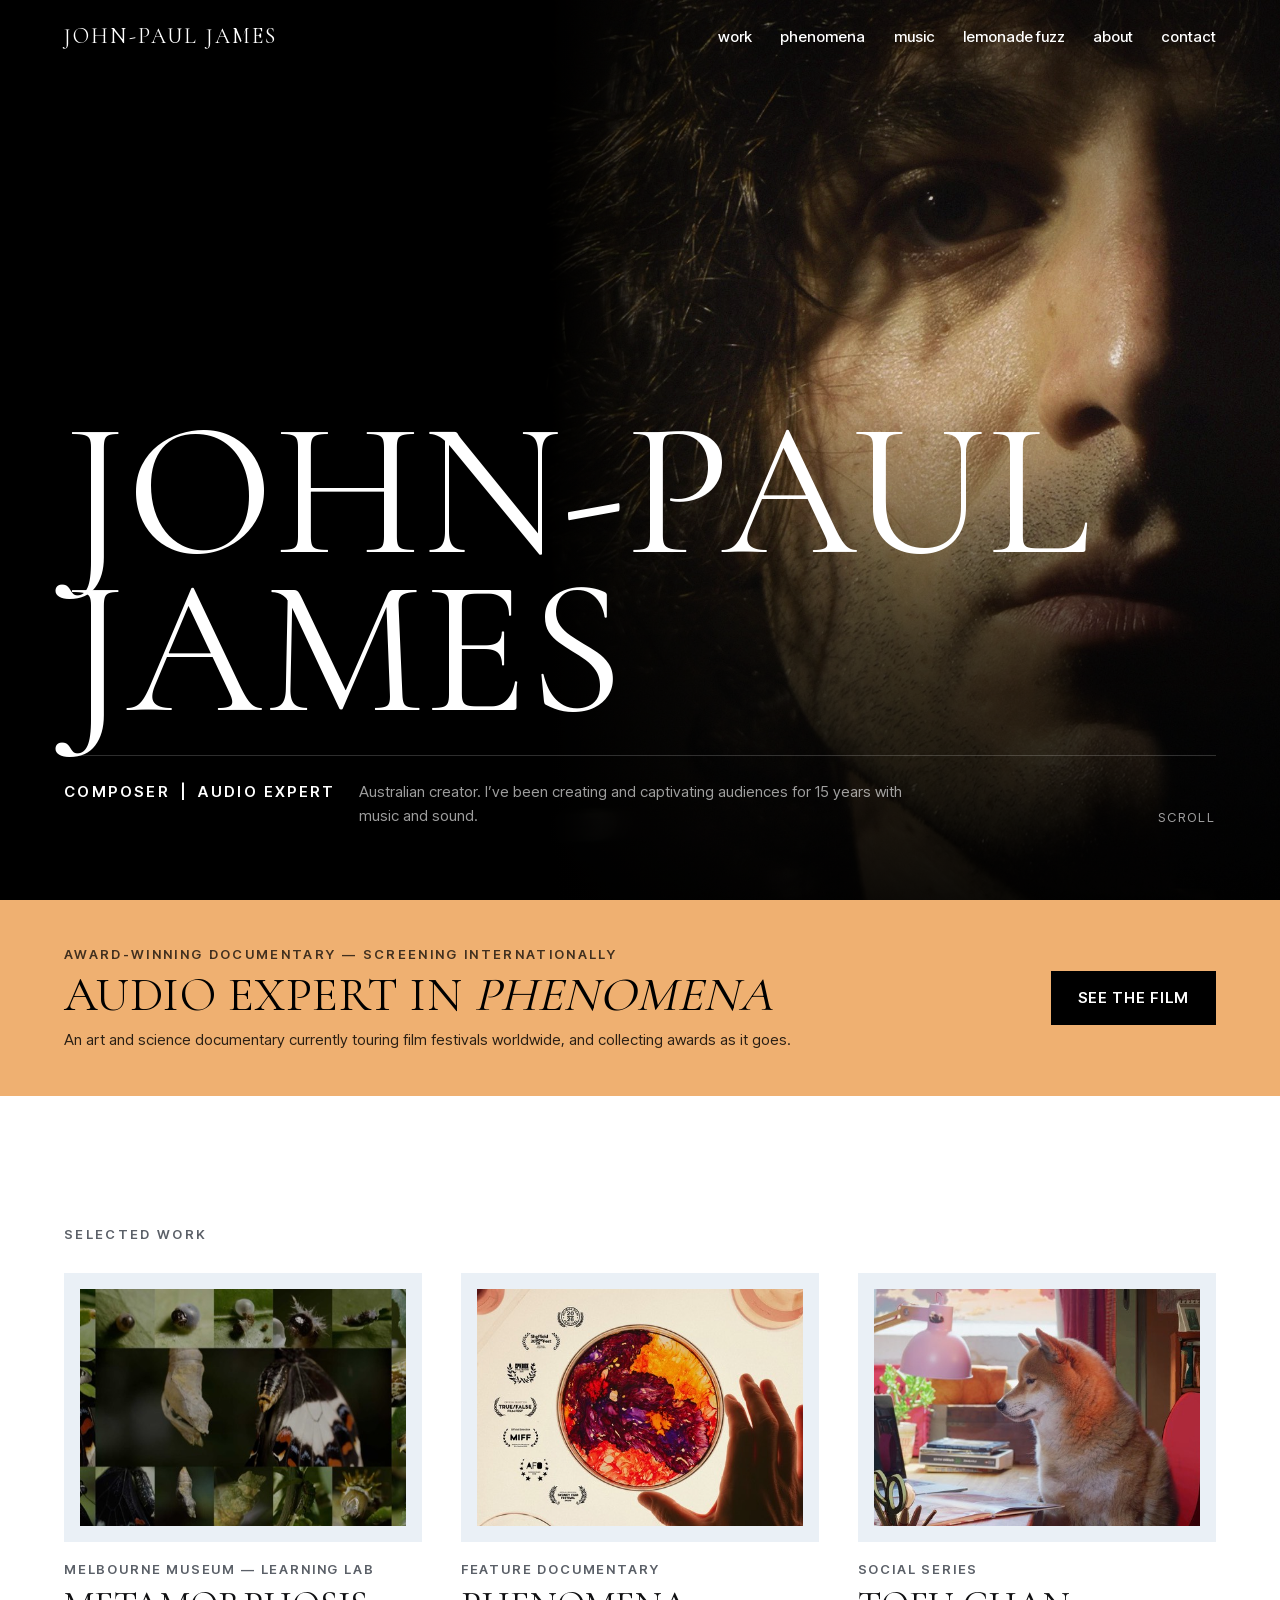
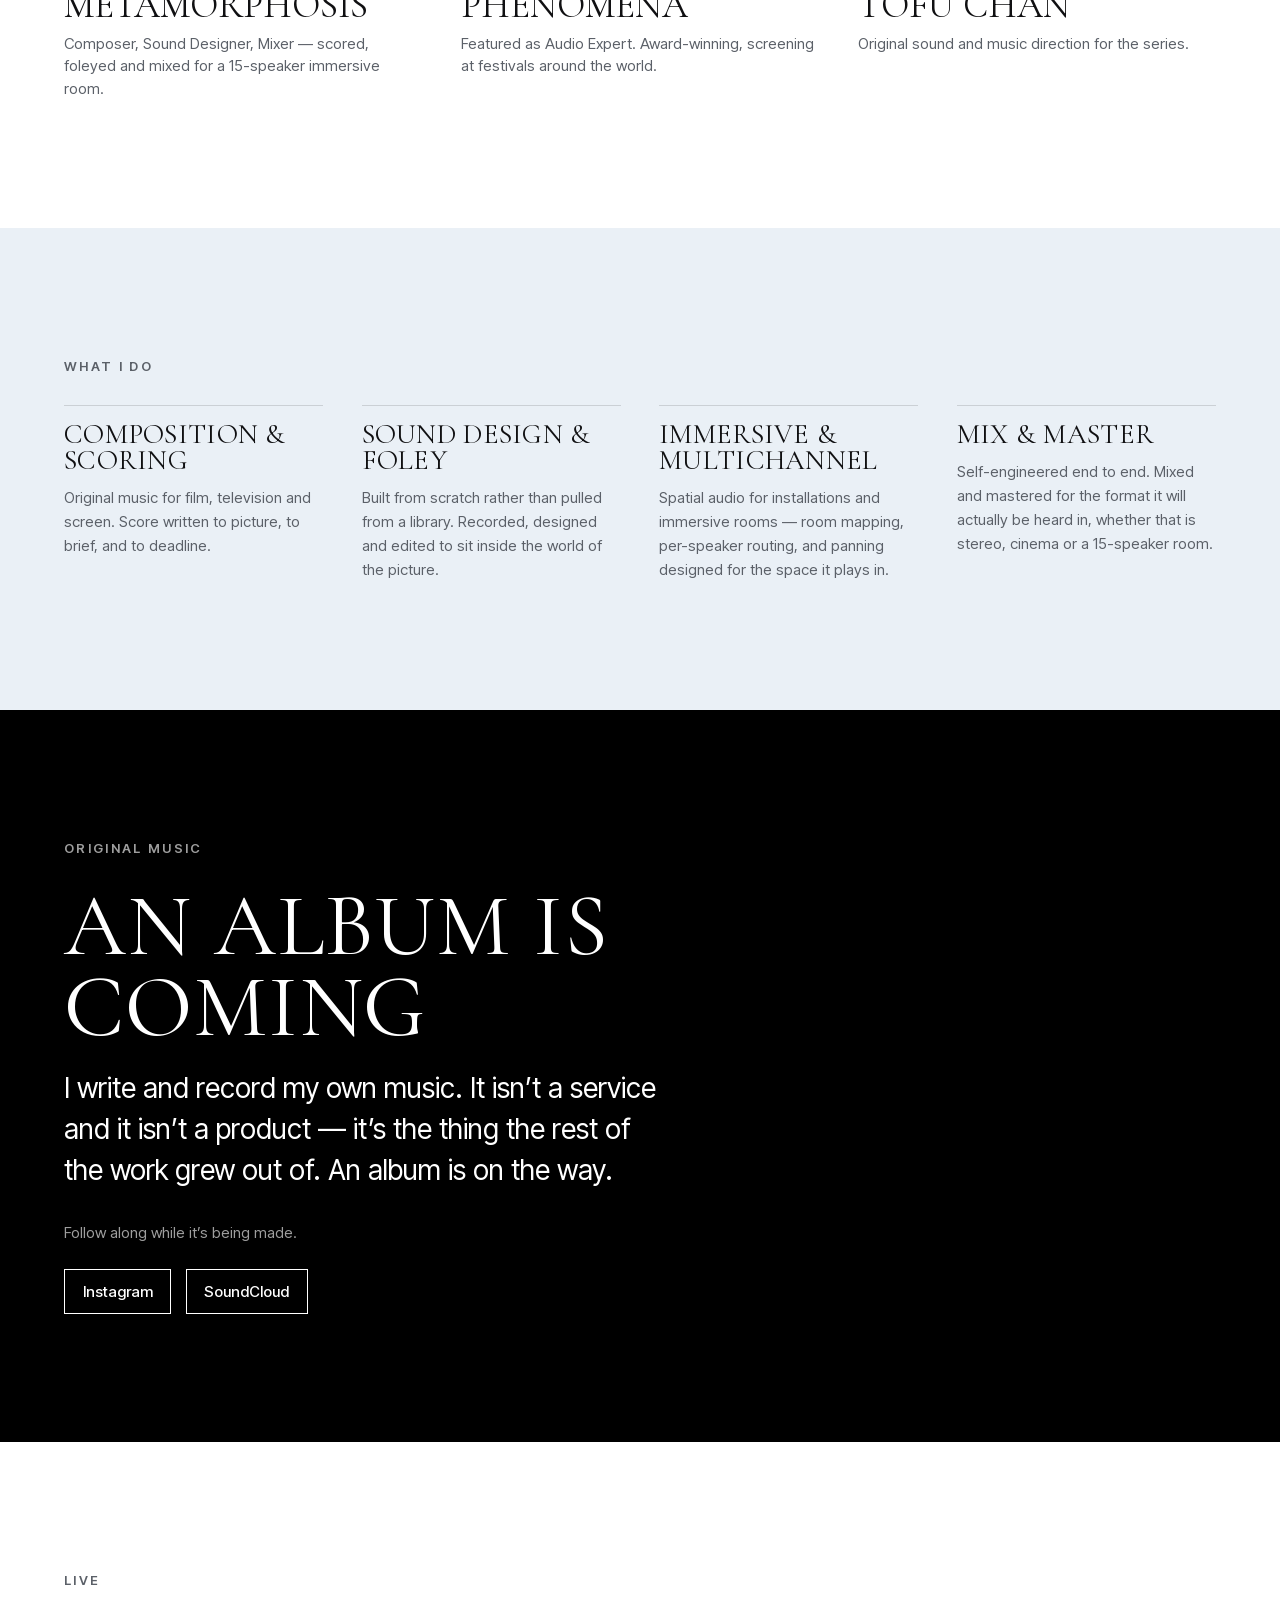
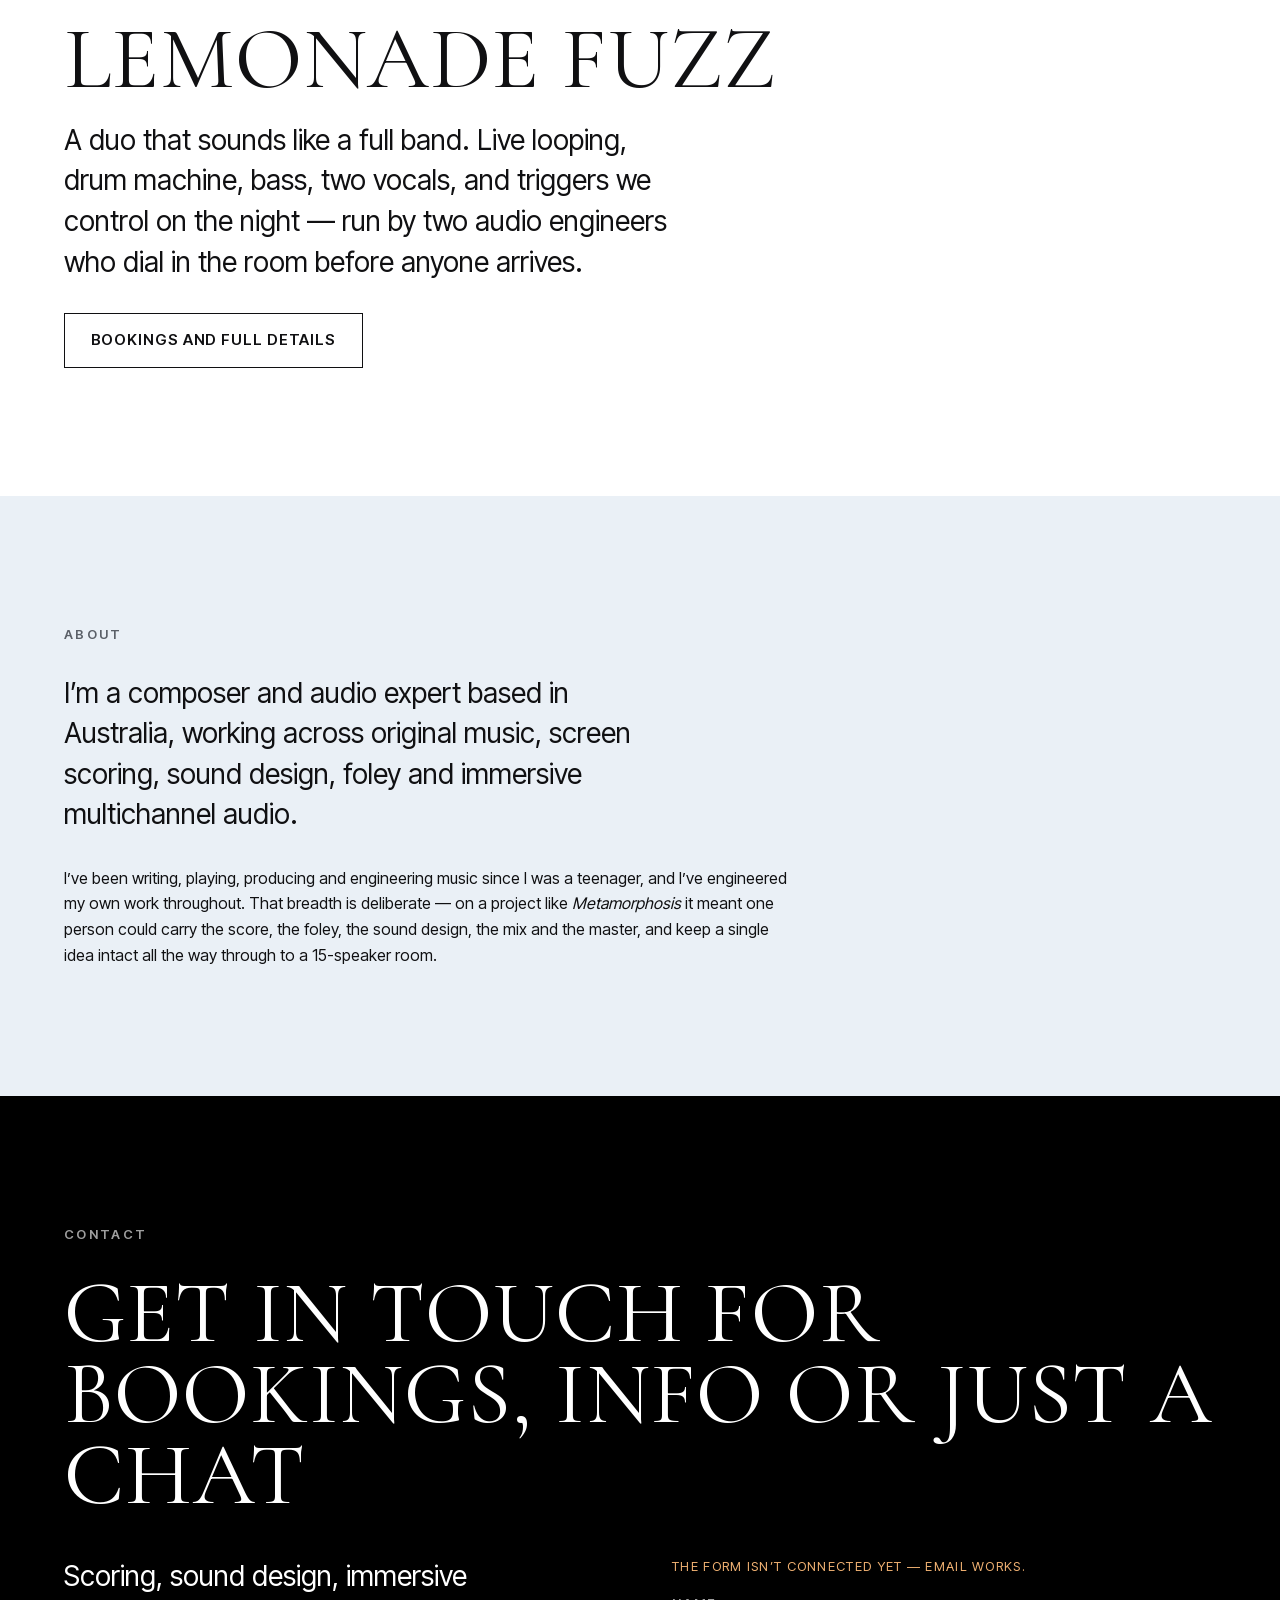
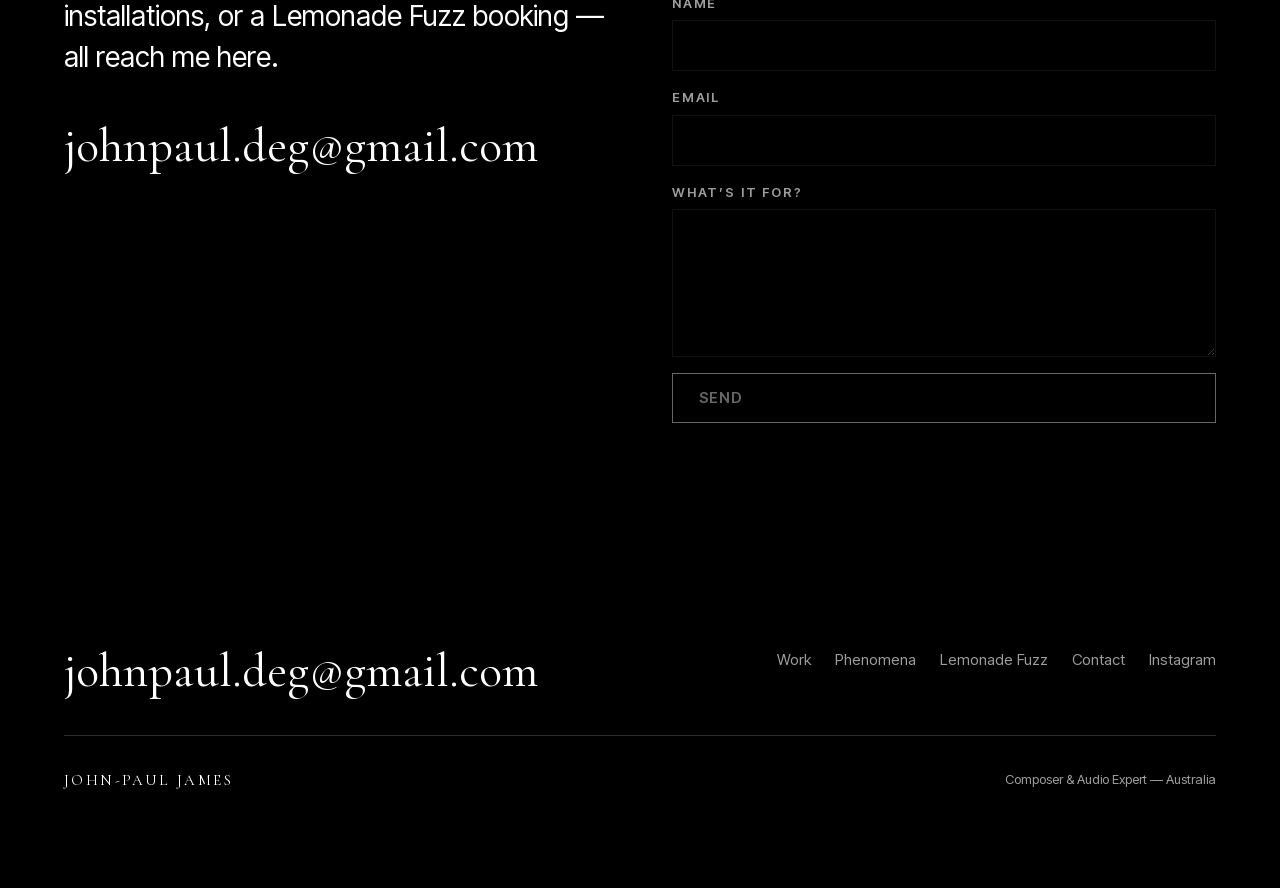
==== index.html @ e26c25b0 "Add files via upload" ====
<!DOCTYPE html>
<html lang="en-AU">
<head>
<meta charset="utf-8">
<meta name="viewport" content="width=device-width, initial-scale=1">
<title>John-Paul James — Composer | Audio Expert</title>
<meta name="description" content="John-Paul James is an Australian composer and audio expert working in film scoring, sound design, foley and immersive multichannel audio. Composer, Sound Designer and Mixer on Metamorphosis at Melbourne Museum, and Audio Expert in the award-winning documentary Phenomena.">
<link rel="canonical" href="https://jpjames.com.au/">

<meta property="og:type" content="website">
<meta property="og:site_name" content="John-Paul James">
<meta property="og:title" content="John-Paul James — Composer | Audio Expert">
<meta property="og:description" content="Composition and scoring, sound design and foley, immersive multichannel audio, mix and master.">
<meta property="og:url" content="https://jpjames.com.au/">
<meta property="og:image" content="https://jpjames.com.au/og-default.jpg">
<meta name="twitter:card" content="summary_large_image">

<link rel="icon" href="favicon.svg" type="image/svg+xml">
<link rel="preload" href="cormorant-garamond-var.woff2" as="font" type="font/woff2" crossorigin>
<link rel="preload" href="inter-tight-var.woff2" as="font" type="font/woff2" crossorigin>
<link rel="stylesheet" href="site.css">

<script type="application/ld+json">
{
  "@context": "https://schema.org",
  "@type": "Person",
  "name": "John-Paul James",
  "url": "https://jpjames.com.au/",
  "email": "mailto:johnpaul.deg@gmail.com",
  "jobTitle": "Composer and Audio Expert",
  "description": "Australian composer and audio expert working across original music, film scoring, sound design, foley and immersive multichannel audio.",
  "address": { "@type": "PostalAddress", "addressCountry": "AU" },
  "knowsAbout": [
    "Film scoring",
    "Music composition",
    "Sound design",
    "Foley",
    "Spatial audio",
    "Multichannel audio",
    "Mixing",
    "Mastering"
  ]
}
</script>
</head>
<body>

<a class="skip-link" href="#main">Skip to content</a>

<header class="site-header">
  <div class="wrap">
    <a class="wordmark" href="index.html">John-Paul James</a>
    <button class="nav-toggle" type="button" aria-expanded="false" aria-controls="site-nav">Menu</button>
    <nav class="site-nav" id="site-nav" aria-label="Primary">
      <ul>
        <li><a href="#work">work</a></li>
        <li><a href="phenomena.html">phenomena</a></li>
        <li><a href="#music">music</a></li>
        <li><a href="lemonade-fuzz.html">lemonade fuzz</a></li>
        <li><a href="#about">about</a></li>
        <li><a href="#contact">contact</a></li>
      </ul>
    </nav>
  </div>
</header>

<main id="main">

  <!-- ===================== HERO ===================== -->
  <section class="hero">
    <div class="hero__media">
      <img src="hero-portrait-1000.jpg"
           srcset="hero-portrait-640.jpg 640w,
                   hero-portrait-1000.jpg 1000w,
                   hero-portrait-1600.jpg 1600w"
           sizes="100vw"
           alt="Portrait of John-Paul James, lit from one side against a dark background."
           fetchpriority="high" decoding="async">
    </div>
    <div class="wrap">
      <h1 class="hero__name"><span>John-Paul</span><span>James</span></h1>
      <div class="hero__meta">
        <p class="hero__title">Composer &nbsp;|&nbsp; Audio Expert</p>
        <p class="hero__line">Australian creator. I&rsquo;ve been creating and captivating audiences for 15 years with music and sound.</p>
      </div>
    </div>
    <a class="hero__scroll" href="#credibility">Scroll</a>
  </section>

  <!-- ===================== CREDIBILITY BAR ===================== -->
  <section class="credibility" id="credibility">
    <div class="wrap">
      <div class="credibility__text">
        <p class="credibility__eyebrow">Award-winning documentary &mdash; screening internationally</p>
        <h2 class="credibility__headline">Audio Expert in <em>Phenomena</em></h2>
        <p class="credibility__sub">An art and science documentary currently touring film festivals worldwide, and collecting awards as it goes.</p>
      </div>
      <a class="btn btn--solid" href="phenomena.html">See the film</a>
    </div>
  </section>

  <!-- ===================== SELECTED WORK ===================== -->
  <section class="section" id="work">
    <div class="wrap">
      <p class="section-label">Selected work</p>

      <ul class="work-grid">
        <li class="work-card">
          <a href="metamorphosis.html">
            <span class="work-card__media">
              <img src="metamorphosis-1000.jpg"
                   srcset="metamorphosis-640.jpg 640w,
                           metamorphosis-1000.jpg 1000w,
                           metamorphosis-1600.jpg 1600w"
                   sizes="(max-width: 860px) 100vw, 33vw"
                   alt="Key art for Metamorphosis: a grid of macro stills following the Orchard Swallowtail from egg through caterpillar and chrysalis to butterfly."
                   loading="lazy" decoding="async">
            </span>
            <span class="work-card__body">
              <span class="work-card__meta">Melbourne Museum &mdash; Learning Lab</span>
              <span class="work-card__title">Metamorphosis</span>
              <span class="work-card__role">Composer, Sound Designer, Mixer &mdash; scored, foleyed and mixed for a 15-speaker immersive room.</span>
            </span>
          </a>
        </li>

        <li class="work-card">
          <a href="phenomena.html">
            <span class="work-card__media">
              <img src="phenomena-1000.jpg"
                   srcset="phenomena-640.jpg 640w,
                           phenomena-1000.jpg 1000w,
                           phenomena-1280.jpg 1280w"
                   sizes="(max-width: 860px) 100vw, 33vw"
                   alt="Phenomena key art: a hand reaching towards a petri dish of swirling red, purple and orange chemical reaction, ringed with film festival laurels."
                   loading="lazy" decoding="async">
            </span>
            <span class="work-card__body">
              <span class="work-card__meta">Feature documentary</span>
              <span class="work-card__title">Phenomena</span>
              <span class="work-card__role">Featured as Audio Expert. Award-winning, screening at festivals around the world.</span>
            </span>
          </a>
        </li>

        <li class="work-card">
          <a href="tofu-chan.html">
            <span class="work-card__media">
              <img src="tofu-chan-1000.jpg"
                   srcset="tofu-chan-640.jpg 640w,
                           tofu-chan-1000.jpg 1000w,
                           tofu-chan-1280.jpg 1280w"
                   sizes="(max-width: 860px) 100vw, 33vw"
                   alt="Tofu Chan, a shiba inu, sitting at a sunlit desk beside a laptop and books in a lo-fi study scene."
                   loading="lazy" decoding="async">
            </span>
            <span class="work-card__body">
              <span class="work-card__meta">Social series</span>
              <span class="work-card__title">Tofu Chan</span>
              <span class="work-card__role">Original sound and music direction for the series.</span>
            </span>
          </a>
        </li>
      </ul>
    </div>
  </section>

  <!-- ===================== WHAT I DO ===================== -->
  <section class="section section--pale" id="services">
    <div class="wrap">
      <p class="section-label">What I do</p>
      <ul class="services">
        <li>
          <h3>Composition &amp; Scoring</h3>
          <p>Original music for film, television and screen. Score written to picture, to brief, and to deadline.</p>
        </li>
        <li>
          <h3>Sound Design &amp; Foley</h3>
          <p>Built from scratch rather than pulled from a library. Recorded, designed and edited to sit inside the world of the picture.</p>
        </li>
        <li>
          <h3>Immersive &amp; Multichannel</h3>
          <p>Spatial audio for installations and immersive rooms &mdash; room mapping, per-speaker routing, and panning designed for the space it plays in.</p>
        </li>
        <li>
          <h3>Mix &amp; Master</h3>
          <p>Self-engineered end to end. Mixed and mastered for the format it will actually be heard in, whether that is stereo, cinema or a 15-speaker room.</p>
        </li>
      </ul>
    </div>
  </section>

  <!-- ===================== ORIGINAL MUSIC ===================== -->
  <section class="section section--dark" id="music">
    <div class="wrap">
      <p class="section-label">Original music</p>
      <!-- No image for this section yet, so it runs as a single measured column
           rather than a two-column split with an empty half. -->
      <div class="stack">
        <h2 class="split__title">An album is coming</h2>
        <p class="lede">I write and record my own music. It isn&rsquo;t a service and it isn&rsquo;t a product &mdash; it&rsquo;s the thing the rest of the work grew out of. An album is on the way.</p>
        <p class="note">Follow along while it&rsquo;s being made.</p>
        <ul class="link-row">
          <li><a href="https://www.instagram.com/johnpaul_james_/" rel="noopener">Instagram</a></li>
          <li><a href="https://soundcloud.com/johnpauljames" rel="noopener">SoundCloud</a></li>
        </ul>
        <!-- TODO(JP): confirm the Instagram handle (taken from the Tofu Chan wiki). Send
             Spotify / Apple Music / Bandcamp links when they exist and they slot in here. -->
      </div>
    </div>
  </section>

  <!-- ===================== LEMONADE FUZZ ===================== -->
  <section class="section" id="lemonade-fuzz">
    <div class="wrap">
      <p class="section-label">Live</p>
      <!-- TODO(JP): when a live photo exists, wrap this back into a .split with the
           image in a second column. Single column until then. -->
      <div class="stack">
        <h2 class="split__title">Lemonade Fuzz</h2>
        <p class="lede">A duo that sounds like a full band. Live looping, drum machine, bass, two vocals, and triggers we control on the night &mdash; run by two audio engineers who dial in the room before anyone arrives.</p>
        <p><a class="btn" href="lemonade-fuzz.html">Bookings and full details</a></p>
      </div>
    </div>
  </section>

  <!-- ===================== ABOUT ===================== -->
  <section class="section section--pale" id="about">
    <div class="wrap">
      <p class="section-label">About</p>
      <!-- TODO(JP): replace or extend this bio if you'd rather write it yourself.
           A second portrait would turn this back into a .split — the hero photo is
           deliberately not reused here, since seeing the same shot twice on one page
           reads as a shortage of material. -->
      <div class="stack">
        <p class="lede">I&rsquo;m a composer and audio expert based in Australia, working across original music, screen scoring, sound design, foley and immersive multichannel audio.</p>
        <p>I&rsquo;ve been writing, playing, producing and engineering music since I was a teenager, and I&rsquo;ve engineered my own work throughout. That breadth is deliberate &mdash; on a project like <em>Metamorphosis</em> it meant one person could carry the score, the foley, the sound design, the mix and the master, and keep a single idea intact all the way through to a 15-speaker room.</p>
      </div>
    </div>
  </section>

  <!-- ===================== CONTACT ===================== -->
  <section class="section section--dark" id="contact">
    <div class="wrap">
      <p class="section-label">Contact</p>
      <h2 class="split__title">Get in touch for bookings, info or just a chat</h2>

      <div class="split split--contact">
        <div>
          <p class="lede">Scoring, sound design, immersive installations, or a Lemonade Fuzz booking &mdash; all reach me here.</p>
          <p><a class="contact-email" href="mailto:johnpaul.deg@gmail.com">johnpaul.deg@gmail.com</a></p>
        </div>

        <!-- TODO(JP): replace FORMSPREE_ID once the free Formspree account is set up.
             Until then the form is disabled and the email link above is the working path. -->
        <form class="contact-form" action="https://formspree.io/f/FORMSPREE_ID" method="POST">
          <p class="form-note">The form isn&rsquo;t connected yet &mdash; email works.</p>
          <label>
            <span>Name</span>
            <input type="text" name="name" autocomplete="name" required disabled>
          </label>
          <label>
            <span>Email</span>
            <input type="email" name="email" autocomplete="email" required disabled>
          </label>
          <label>
            <span>What&rsquo;s it for?</span>
            <textarea name="message" rows="5" required disabled></textarea>
          </label>
          <button class="btn" type="submit" disabled>Send</button>
        </form>
      </div>
    </div>
  </section>

</main>

<footer class="site-footer">
  <div class="wrap">
    <div class="site-footer__top">
      <a class="site-footer__email" href="mailto:johnpaul.deg@gmail.com">johnpaul.deg@gmail.com</a>
      <ul class="footer-links">
        <li><a href="#work">Work</a></li>
        <li><a href="phenomena.html">Phenomena</a></li>
        <li><a href="lemonade-fuzz.html">Lemonade Fuzz</a></li>
        <li><a href="#contact">Contact</a></li>
        <li><a href="https://www.instagram.com/johnpaul_james_/" rel="noopener">Instagram</a></li>
      </ul>
    </div>
    <div class="site-footer__bottom">
      <span class="site-footer__name">John-Paul James</span>
      <span>Composer &amp; Audio Expert &mdash; Australia</span>
    </div>
  </div>
</footer>

<script src="site.js"></script>
</body>
</html>
---- site.css ----
@import url('fonts.css');

/* ============================================================
   DESIGN TOKENS
   Palette and type lifted from the Squarespace design.
   Retune the whole site from this block.
   ============================================================ */

:root {
  /* Colour */
  --black:      #000000;
  --white:      #FFFFFF;
  --apricot:    #EFB071;   /* the one distinctive brand colour */
  --pale:       #EAF0F6;   /* light section band */

  --ink:        #101012;   /* body text on light */
  --ink-muted:  #5B6068;
  --paper:      #FFFFFF;
  --rule:       rgba(16, 16, 18, 0.14);
  --rule-dark:  rgba(255, 255, 255, 0.18);
  --on-dark:    #FFFFFF;
  --on-dark-muted: rgba(255, 255, 255, 0.62);

  /* Type */
  --display: 'Cormorant Garamond', 'Times New Roman', Times, serif;
  --ui: 'Inter Tight', -apple-system, BlinkMacSystemFont, 'Segoe UI', Helvetica, Arial, sans-serif;

  /* Fluid type scale */
  --t-hero:  clamp(3.5rem, 15vw, 12rem);
  --t-xl:    clamp(2.5rem, 7vw, 5.5rem);
  --t-lg:    clamp(1.9rem, 4vw, 3rem);
  --t-md:    clamp(1.3rem, 2.2vw, 1.75rem);
  --t-body:  clamp(1rem, 1.05vw, 1.125rem);
  --t-sm:    0.9375rem;
  --t-xs:    0.8125rem;

  /* Spacing */
  --gutter:  clamp(1.25rem, 5vw, 5rem);
  --section: clamp(4.5rem, 10vw, 9rem);
  --maxw:    82rem;
  --measure: 38rem;

  --header-h: 4.5rem;
  --ease: cubic-bezier(0.22, 1, 0.36, 1);
}

/* ============================================================
   BASE
   ============================================================ */

*, *::before, *::after { box-sizing: border-box; }

html {
  -webkit-text-size-adjust: 100%;
  scroll-behavior: smooth;
  scroll-padding-top: var(--header-h);
}

body {
  margin: 0;
  background: var(--paper);
  color: var(--ink);
  font-family: var(--ui);
  font-size: var(--t-body);
  font-weight: 400;
  line-height: 1.6;
  -webkit-font-smoothing: antialiased;
  -moz-osx-font-smoothing: grayscale;
}

img, video, svg { max-width: 100%; height: auto; display: block; }
a { color: inherit; }

h1, h2, h3, h4 {
  margin: 0;
  font-family: var(--display);
  font-weight: 400;
  line-height: 0.92;
  letter-spacing: 0.01em;
  text-transform: uppercase;
}

p { margin: 0 0 1.1em; }
p:last-child { margin-bottom: 0; }

:focus-visible {
  outline: 2px solid var(--apricot);
  outline-offset: 3px;
}

.skip-link {
  position: absolute;
  left: -9999px;
  top: 0;
  z-index: 999;
  background: var(--black);
  color: var(--white);
  padding: 0.75rem 1.25rem;
  font-size: var(--t-sm);
}
.skip-link:focus { left: 0; }

.visually-hidden {
  position: absolute;
  width: 1px; height: 1px;
  padding: 0; margin: -1px;
  overflow: hidden;
  clip: rect(0 0 0 0);
  white-space: nowrap;
  border: 0;
}

/* ============================================================
   LAYOUT
   ============================================================ */

.wrap {
  width: 100%;
  max-width: var(--maxw);
  margin-inline: auto;
  padding-inline: var(--gutter);
}

.section { padding-block: var(--section); }
.section--dark  { background: var(--black); color: var(--on-dark); }
.section--pale  { background: var(--pale); }

.section-label {
  font-family: var(--ui);
  font-size: var(--t-xs);
  font-weight: 600;
  letter-spacing: 0.18em;
  text-transform: uppercase;
  color: var(--ink-muted);
  margin: 0 0 1.75rem;
}
.section--dark .section-label { color: var(--on-dark-muted); }

.lede {
  font-size: var(--t-md);
  line-height: 1.45;
  max-width: var(--measure);
  font-weight: 400;
}

/* ============================================================
   HEADER
   ============================================================ */

.site-header {
  position: fixed;
  inset: 0 0 auto 0;
  z-index: 100;
  height: var(--header-h);
  display: flex;
  align-items: center;
  color: var(--on-dark);
  transition: background 0.35s var(--ease), color 0.35s var(--ease);
}

/* Solid once scrolled past the hero, or on any page without a dark hero. */
.site-header.is-stuck {
  background: rgba(0, 0, 0, 0.92);
  -webkit-backdrop-filter: saturate(140%) blur(12px);
  backdrop-filter: saturate(140%) blur(12px);
}

.site-header .wrap {
  display: flex;
  align-items: center;
  justify-content: space-between;
  gap: 1.5rem;
}

.wordmark {
  font-family: var(--display);
  font-size: 1.35rem;
  letter-spacing: 0.1em;
  text-transform: uppercase;
  text-decoration: none;
  white-space: nowrap;
}

.site-nav ul {
  display: flex;
  gap: clamp(1rem, 2.2vw, 2.25rem);
  list-style: none;
  margin: 0;
  padding: 0;
}

.site-nav a {
  font-size: var(--t-sm);
  font-weight: 500;
  text-decoration: none;
  padding-block: 0.35rem;
  border-bottom: 1px solid transparent;
  transition: border-color 0.25s var(--ease), opacity 0.25s var(--ease);
}
.site-nav a:hover { border-bottom-color: currentColor; }
.site-nav a[aria-current="page"] { border-bottom-color: var(--apricot); }

.nav-toggle {
  display: none;
  background: none;
  border: 0;
  color: inherit;
  font: inherit;
  font-size: var(--t-sm);
  font-weight: 500;
  padding: 0.5rem 0;
  cursor: pointer;
}

@media (max-width: 860px) {
  .nav-toggle { display: block; }

  .site-nav {
    position: fixed;
    inset: var(--header-h) 0 auto 0;
    background: rgba(0, 0, 0, 0.97);
    -webkit-backdrop-filter: blur(12px);
    backdrop-filter: blur(12px);
    color: var(--on-dark);
    display: none;
  }
  .site-nav[data-open="true"] { display: block; }

  .site-nav ul {
    flex-direction: column;
    gap: 0;
    padding: 0.5rem var(--gutter) 1.75rem;
  }
  .site-nav li + li { border-top: 1px solid var(--rule-dark); }
  .site-nav a {
    display: block;
    padding: 0.95rem 0;
    font-size: 1.05rem;
    border-bottom: 0;
  }
}

/* ============================================================
   HERO — full viewport, black, name stacked
   ============================================================ */

.hero {
  position: relative;
  min-height: 100svh;
  display: flex;
  align-items: flex-end;
  background: var(--black);
  color: var(--on-dark);
  overflow: hidden;
}

.hero__media {
  position: absolute;
  inset: 0;
}

/* The portrait is square. Full-bleed on a wide screen shows the entire frame,
   which shrinks the face and hands the composition to the dark background, so
   on desktop it takes the right side only and feathers into the black, letting
   the name own the left. */
@media (min-width: 861px) {
  .hero__media {
    left: auto;
    width: min(62%, 46rem);
  }
  .hero__media img,
  .hero__media video {
    -webkit-mask-image: linear-gradient(90deg, transparent 0%, #000 26%, #000 100%);
    mask-image: linear-gradient(90deg, transparent 0%, #000 26%, #000 100%);
  }
}

/* On mobile a full-bleed square gets scaled to the viewport height, which zooms
   the face enormously. Matching the Squarespace treatment instead: a contained,
   inset 4:5 block with the name stacked beneath it. */
@media (max-width: 860px) {
  .hero {
    display: block;
    min-height: 0;
    padding-top: calc(var(--header-h) + 1.25rem);
    padding-bottom: clamp(2rem, 6vh, 3.5rem);
  }

  .hero__media {
    position: relative;
    inset: auto;
    padding-inline: var(--gutter);
  }
  .hero__media img,
  .hero__media video {
    aspect-ratio: 4 / 5;
    height: auto;
    object-position: 62% 22%;
    opacity: 1;
  }
  /* The name sits below the image now, so it needs no scrim. */
  .hero__media::after { content: none; }

  /* section.hero beats the base `.hero .wrap` rule, which sits later in the file
     and otherwise reapplies its header-clearing padding of 104px here. */
  section.hero .wrap {
    padding-top: clamp(1.5rem, 4vw, 2rem);
    padding-bottom: 0;
  }
}
/* The portrait is a tight, already-dark chiaroscuro crop, so it carries a high
   opacity. object-position keeps the face in frame and the dark left side clear
   for the name; the Y value stops a 16:9 crop slicing through the eyes. */
.hero__media img,
.hero__media video {
  width: 100%;
  height: 100%;
  object-fit: cover;
  object-position: 62% 26%;
  opacity: 0.95;
}

/* Only a vertical wash now — the horizontal falloff is handled by the mask
   above, so the face keeps its contrast instead of being flattened twice. */
.hero__media::after {
  content: '';
  position: absolute;
  inset: 0;
  background: linear-gradient(180deg,
    rgba(0,0,0,0.45) 0%,
    rgba(0,0,0,0.00) 32%,
    rgba(0,0,0,0.00) 44%,
    rgba(0,0,0,0.62) 72%,
    rgba(0,0,0,0.92) 100%);
}

.hero .wrap {
  position: relative;
  z-index: 1;
  padding-bottom: clamp(3rem, 8vh, 6rem);
  padding-top: calc(var(--header-h) + 2rem);
}

.hero__name {
  font-size: var(--t-hero);
  line-height: 0.82;
  letter-spacing: 0.005em;
  margin: 0;
}
.hero__name span { display: block; }

.hero__meta {
  display: flex;
  flex-wrap: wrap;
  align-items: baseline;
  gap: 0.75rem 1.5rem;
  margin-top: clamp(1.5rem, 3vh, 2.5rem);
  padding-top: 1.5rem;
  border-top: 1px solid var(--rule-dark);
}

.hero__title {
  font-family: var(--ui);
  font-size: var(--t-sm);
  font-weight: 600;
  letter-spacing: 0.16em;
  text-transform: uppercase;
}

.hero__line {
  font-family: var(--ui);
  color: var(--on-dark-muted);
  max-width: 34rem;
  margin: 0;
  font-size: var(--t-sm);
}

.hero__scroll {
  position: absolute;
  right: var(--gutter);
  bottom: clamp(3rem, 8vh, 6rem);
  z-index: 1;
  font-size: var(--t-xs);
  letter-spacing: 0.16em;
  text-transform: uppercase;
  color: var(--on-dark-muted);
  text-decoration: none;
}
@media (max-width: 860px) { .hero__scroll { display: none; } }

/* ============================================================
   CREDIBILITY BAR — apricot, sits directly under the hero
   ============================================================ */

.credibility {
  background: var(--apricot);
  color: var(--black);
}

.credibility .wrap {
  display: flex;
  flex-wrap: wrap;
  align-items: center;
  justify-content: space-between;
  gap: 1.25rem 2rem;
  padding-block: clamp(1.75rem, 4vw, 2.75rem);
}

.credibility__text { max-width: 54rem; }

.credibility__eyebrow {
  font-size: var(--t-xs);
  font-weight: 600;
  letter-spacing: 0.18em;
  text-transform: uppercase;
  margin: 0 0 0.5rem;
  opacity: 0.72;
}

.credibility__headline {
  font-family: var(--display);
  font-size: var(--t-lg);
  text-transform: uppercase;
  line-height: 0.95;
  margin: 0;
}

.credibility__sub {
  font-size: var(--t-sm);
  margin: 0.6rem 0 0;
  opacity: 0.82;
}

/* ============================================================
   BUTTONS
   ============================================================ */

.btn {
  display: inline-flex;
  align-items: center;
  gap: 0.6rem;
  font-family: var(--ui);
  font-size: var(--t-sm);
  font-weight: 600;
  letter-spacing: 0.06em;
  text-transform: uppercase;
  text-decoration: none;
  padding: 0.9rem 1.6rem;
  border: 1px solid currentColor;
  background: transparent;
  color: inherit;
  cursor: pointer;
  transition: background 0.25s var(--ease), color 0.25s var(--ease);
}
.btn:hover { background: var(--black); color: var(--white); border-color: var(--black); }
.btn--solid { background: var(--black); color: var(--white); border-color: var(--black); }
.btn--solid:hover { background: transparent; color: var(--black); }

.section--dark .btn:hover { background: var(--white); color: var(--black); border-color: var(--white); }

/* ============================================================
   FOOTER
   ============================================================ */

.site-footer {
  background: var(--black);
  color: var(--on-dark);
  padding-block: clamp(3.5rem, 8vw, 6rem);
}

.site-footer__top {
  display: flex;
  flex-wrap: wrap;
  gap: 2rem 3rem;
  justify-content: space-between;
  align-items: flex-start;
  padding-bottom: 2.5rem;
  border-bottom: 1px solid var(--rule-dark);
}

.site-footer__email {
  font-family: var(--display);
  font-size: var(--t-lg);
  text-transform: none;
  text-decoration: none;
  line-height: 1;
  word-break: break-word;
}
.site-footer__email:hover { color: var(--apricot); }

.footer-links {
  display: flex;
  flex-wrap: wrap;
  gap: 0.4rem 1.5rem;
  list-style: none;
  margin: 0;
  padding: 0;
}
.footer-links a {
  font-size: var(--t-sm);
  text-decoration: none;
  color: var(--on-dark-muted);
  transition: color 0.25s var(--ease);
}
.footer-links a:hover { color: var(--on-dark); }

.site-footer__bottom {
  display: flex;
  flex-wrap: wrap;
  gap: 0.5rem 2rem;
  justify-content: space-between;
  align-items: center;
  padding-top: 2rem;
  font-size: var(--t-xs);
  color: var(--on-dark-muted);
}

.site-footer__name {
  font-family: var(--display);
  font-size: var(--t-sm);
  letter-spacing: 0.16em;
  text-transform: uppercase;
  color: var(--on-dark);
}

/* ============================================================
   PLACEHOLDERS — visible on purpose, so nothing ships half-filled
   ============================================================ */

.placeholder {
  display: block;
  border: 1px dashed var(--apricot);
  background: repeating-linear-gradient(
    45deg,
    rgba(239, 176, 113, 0.07) 0 10px,
    transparent 10px 20px
  );
  color: var(--ink-muted);
  font-family: var(--ui);
  font-size: var(--t-xs);
  letter-spacing: 0.1em;
  text-transform: uppercase;
  text-align: center;
  padding: 2rem 1rem;
}
.section--dark .placeholder,
.hero .placeholder { color: var(--on-dark-muted); }

.placeholder--media {
  display: grid;
  place-content: center;
  aspect-ratio: 16 / 9;
  width: 100%;
}

/* In the hero the placeholder fills the viewport, so pin its label to the top
   corner instead of the centre where it would sit across the name. */
.hero .placeholder--media {
  height: 100%;
  aspect-ratio: auto;
  place-content: start;
  text-align: left;
  padding: calc(var(--header-h) + 1.5rem) var(--gutter) 0;
  border: 0;
}

/* ============================================================
   SPLIT — text beside media, stacks on small screens
   ============================================================ */

.split {
  display: grid;
  grid-template-columns: 1fr 1fr;
  gap: clamp(2rem, 5vw, 4.5rem);
  align-items: start;
}
@media (max-width: 860px) { .split { grid-template-columns: 1fr; } }

.split__title {
  font-size: var(--t-xl);
  margin: 0 0 1.25rem;
}

/* Single-column alternative to .split, for sections with no image yet. Capped at
   a readable measure so the copy doesn't run the full width of the page. */
.stack {
  max-width: 46rem;
}

.note {
  font-size: var(--t-sm);
  color: var(--ink-muted);
}
.section--dark .note { color: var(--on-dark-muted); }

.link-row {
  display: flex;
  flex-wrap: wrap;
  gap: 0.6rem 0.9rem;
  list-style: none;
  margin: 1.5rem 0 0;
  padding: 0;
}
.link-row a {
  display: inline-block;
  font-size: var(--t-sm);
  font-weight: 500;
  text-decoration: none;
  padding: 0.6rem 1.1rem;
  border: 1px solid currentColor;
  transition: background 0.25s var(--ease), color 0.25s var(--ease);
}
.link-row a:hover { background: var(--apricot); color: var(--black); border-color: var(--apricot); }

/* ============================================================
   WORK GRID
   ============================================================ */

.work-grid {
  display: grid;
  grid-template-columns: repeat(auto-fit, minmax(17rem, 1fr));
  gap: clamp(1.5rem, 3vw, 2.5rem);
  list-style: none;
  margin: 0;
  padding: 0;
}

/* minmax(0, 1fr) instead of the default auto track: a grid item carrying an
   aspect-ratio can transfer a content-based minimum height back into a minimum
   width, which blows the column wider than the card and knocks the cards out of
   alignment with each other. */
.work-card a {
  display: grid;
  grid-template-columns: minmax(0, 1fr);
  grid-template-rows: auto auto;
  align-content: start;
  gap: 1.1rem;
  text-decoration: none;
  height: 100%;
}

/* The container owns the ratio, not the child. Otherwise a placeholder sizes
   itself from its own text and cards end up different heights, which shifts
   every row beneath them out of line. */
.work-card__media {
  display: block;
  position: relative;
  overflow: hidden;
  background: var(--pale);
  aspect-ratio: 4 / 3;
  min-width: 0;
  min-height: 0;
}
/* Absolute children are out of flow, so no amount of text inside a placeholder
   can stretch the box past its ratio. In normal flow it grows and the rows
   below fall out of line with the neighbouring cards. */
.work-card__media > * {
  position: absolute;
  inset: 0;
  width: 100%;
  height: 100%;
  aspect-ratio: auto;
  padding: 1rem;
}
.work-card__media img {
  object-fit: cover;
  transition: transform 0.6s var(--ease);
}
.work-card a:hover .work-card__media img { transform: scale(1.04); }

.work-card__body { display: block; }

.work-card__meta {
  display: block;
  font-size: var(--t-xs);
  font-weight: 600;
  letter-spacing: 0.14em;
  text-transform: uppercase;
  color: var(--ink-muted);
  margin-bottom: 0.5rem;
}

/* Sized below --t-lg on purpose: at the section heading size, "Metamorphosis"
   needs 398px inside a 358px card and spills into the neighbouring card.
   min-height reserves a full line so a title that does wrap can't drag its
   card's role text out of line with the others. */
.work-card__title {
  --work-title: clamp(1.6rem, 2.9vw, 2.4rem);
  display: block;
  font-family: var(--display);
  font-size: var(--work-title);
  text-transform: uppercase;
  line-height: 0.95;
  min-height: calc(var(--work-title) * 0.95);
  margin-bottom: 0.6rem;
  overflow-wrap: break-word;
  hyphens: auto;
}
.work-card a:hover .work-card__title { color: var(--apricot); }

.work-card__role {
  display: block;
  font-size: var(--t-sm);
  color: var(--ink-muted);
  line-height: 1.5;
}

/* ============================================================
   SERVICES
   ============================================================ */

.services {
  display: grid;
  grid-template-columns: repeat(auto-fit, minmax(15rem, 1fr));
  gap: clamp(1.75rem, 3vw, 3rem);
  list-style: none;
  margin: 0;
  padding: 0;
}
.services h3 {
  font-size: var(--t-md);
  margin-bottom: 0.75rem;
  padding-top: 1rem;
  border-top: 1px solid var(--rule);
}
.services p {
  font-size: var(--t-sm);
  color: var(--ink-muted);
}

/* ============================================================
   CONTACT
   ============================================================ */

.split--contact { margin-top: 2.5rem; }

.contact-email {
  font-family: var(--display);
  font-size: var(--t-lg);
  text-decoration: none;
  word-break: break-word;
}
.contact-email:hover { color: var(--apricot); }

.contact-form { display: grid; gap: 1rem; }

.contact-form label { display: grid; gap: 0.4rem; }
.contact-form label span {
  font-size: var(--t-xs);
  font-weight: 600;
  letter-spacing: 0.14em;
  text-transform: uppercase;
  color: var(--on-dark-muted);
}

.contact-form input,
.contact-form textarea {
  font: inherit;
  font-size: var(--t-sm);
  color: inherit;
  background: transparent;
  border: 1px solid var(--rule-dark);
  padding: 0.8rem 0.9rem;
  width: 100%;
  border-radius: 0;
}
.contact-form input:focus,
.contact-form textarea:focus { border-color: var(--apricot); outline: none; }
.contact-form input:disabled,
.contact-form textarea:disabled { opacity: 0.4; cursor: not-allowed; }
.contact-form textarea { resize: vertical; }

.contact-form .btn:disabled { opacity: 0.4; cursor: not-allowed; }

.form-note {
  font-size: var(--t-xs);
  letter-spacing: 0.1em;
  text-transform: uppercase;
  color: var(--apricot);
  margin: 0;
}

/* ============================================================
   PROJECT PAGES
   ============================================================ */

.project-hero {
  background: var(--black);
  color: var(--on-dark);
  padding-top: calc(var(--header-h) + clamp(3rem, 8vw, 6rem));
  padding-bottom: clamp(3rem, 8vw, 6rem);
}

.project-hero__eyebrow {
  font-size: var(--t-xs);
  font-weight: 600;
  letter-spacing: 0.18em;
  text-transform: uppercase;
  color: var(--apricot);
  margin: 0 0 1rem;
}

/* Smaller than --t-hero: the home page splits a short name over two lines, but
   project titles are single long words ("Metamorphosis") that overflow at 15vw. */
.project-hero__title {
  font-size: clamp(2.5rem, 9vw, 7rem);
  line-height: 0.9;
  margin: 0;
  overflow-wrap: break-word;
  hyphens: auto;
}

.project-hero__role {
  font-size: var(--t-sm);
  font-weight: 500;
  letter-spacing: 0.06em;
  text-transform: uppercase;
  color: var(--on-dark-muted);
  margin: 1.5rem 0 0;
  padding-top: 1.25rem;
  border-top: 1px solid var(--rule-dark);
}

/* The verifiable third-party credit — deliberately the loudest thing on the page. */
.credit-quote {
  margin: 0;
  max-width: 52rem;
}
.credit-quote p {
  font-family: var(--display);
  font-size: var(--t-lg);
  line-height: 1.15;
  text-transform: none;
  margin: 0 0 1.25rem;
}
.credit-quote cite {
  display: block;
  font-family: var(--ui);
  font-style: normal;
  font-size: var(--t-xs);
  font-weight: 600;
  letter-spacing: 0.14em;
  text-transform: uppercase;
  color: var(--ink-muted);
}
.credit-quote cite a { color: inherit; }
.credit-quote cite a:hover { color: var(--ink); }

/* Spec list and credits share a two-column definition layout. */
.spec-list,
.credits {
  list-style: none;
  margin: 0;
  padding: 0;
}
.spec-list li,
.credits li {
  display: grid;
  grid-template-columns: minmax(9rem, 14rem) 1fr;
  gap: 1rem 1.5rem;
  padding: 0.9rem 0;
  border-top: 1px solid var(--rule);
  font-size: var(--t-sm);
}
.section--dark .spec-list li { border-top-color: var(--rule-dark); }

.spec-list li > span:first-child,
.credits li > span:first-child {
  font-size: var(--t-xs);
  font-weight: 600;
  letter-spacing: 0.14em;
  text-transform: uppercase;
  color: var(--ink-muted);
}
.section--dark .spec-list li > span:first-child { color: var(--on-dark-muted); }

@media (max-width: 560px) {
  .spec-list li,
  .credits li { grid-template-columns: 1fr; gap: 0.25rem; }
}

/* Full-width feature image, shown at its own ratio rather than cropped. */
.feature-img {
  width: 100%;
  height: auto;
  display: block;
}

/* Gallery */
.gallery {
  display: grid;
  grid-template-columns: repeat(auto-fit, minmax(16rem, 1fr));
  gap: clamp(1rem, 2vw, 1.75rem);
  list-style: none;
  margin: 0;
  padding: 0;
}
/* Same rule as the work cards: the cell owns the ratio so every tile matches,
   whether it currently holds an image or a placeholder. */
.gallery li {
  position: relative;
  aspect-ratio: 16 / 9;
  overflow: hidden;
  min-width: 0;
  min-height: 0;
}
.gallery li > * {
  position: absolute;
  inset: 0;
  width: 100%;
  height: 100%;
  aspect-ratio: auto;
  padding: 1rem;
}
.gallery img { object-fit: cover; }

/* Festival laurels */
.laurels {
  list-style: none;
  margin: 0;
  padding: 0;
  display: grid;
  grid-template-columns: repeat(auto-fit, minmax(18rem, 1fr));
  gap: 0 2.5rem;
}
.laurels li {
  padding: 1rem 0;
  border-top: 1px solid var(--rule-dark);
  font-size: var(--t-sm);
}
.laurels strong {
  display: block;
  font-weight: 600;
}
.laurels span.year { color: var(--on-dark-muted); }

/* Next project */
.next-project__link {
  display: block;
  text-decoration: none;
  padding-top: 1.5rem;
  border-top: 1px solid var(--rule);
}
.next-project__meta {
  display: block;
  font-size: var(--t-xs);
  font-weight: 600;
  letter-spacing: 0.14em;
  text-transform: uppercase;
  color: var(--ink-muted);
  margin-bottom: 0.5rem;
}
.next-project__title {
  display: block;
  font-family: var(--display);
  font-size: var(--t-xl);
  text-transform: uppercase;
  line-height: 1;
}
.next-project__link:hover .next-project__title { color: var(--apricot); }

/* Embedded video keeps its ratio without extra markup. */
.embed {
  position: relative;
  width: 100%;
  aspect-ratio: 16 / 9;
}
.embed iframe {
  position: absolute;
  inset: 0;
  width: 100%;
  height: 100%;
  border: 0;
}

/* ============================================================
   WATCH CARD + CLIP LIST
   Instagram's official embed needs third-party JS and is unreliable, so links
   out get a proper card instead. Swap for an <iframe> when a Vimeo/YouTube
   upload exists.
   ============================================================ */

.watch-card {
  position: relative;
  display: block;
  aspect-ratio: 16 / 9;
  overflow: hidden;
  text-decoration: none;
  background: var(--black);
  color: var(--on-dark);
  min-width: 0;
  min-height: 0;
}

.watch-card__poster {
  position: absolute;
  inset: 0;
  width: 100%;
  height: 100%;
  object-fit: cover;
  opacity: 0.5;
  transition: opacity 0.35s var(--ease), transform 0.6s var(--ease);
}
.watch-card:hover .watch-card__poster { opacity: 0.66; transform: scale(1.03); }

.watch-card__text {
  position: absolute;
  inset: auto 0 0 0;
  display: grid;
  gap: 0.3rem;
  padding: 1.5rem;
  background: linear-gradient(180deg, rgba(0,0,0,0) 0%, rgba(0,0,0,0.85) 60%);
}

.watch-card__play {
  position: absolute;
  top: 50%;
  left: 50%;
  transform: translate(-50%, -60%);
  display: grid;
  place-content: center;
  width: 4rem;
  height: 4rem;
  border: 1px solid rgba(255, 255, 255, 0.7);
  border-radius: 50%;
  color: var(--white);
  padding-left: 4px;
  transition: background 0.3s var(--ease), color 0.3s var(--ease);
}
.watch-card:hover .watch-card__play {
  background: var(--apricot);
  border-color: var(--apricot);
  color: var(--black);
}

.watch-card__label {
  font-size: var(--t-xs);
  font-weight: 600;
  letter-spacing: 0.18em;
  text-transform: uppercase;
  color: var(--apricot);
}
.watch-card__title {
  font-family: var(--display);
  font-size: var(--t-lg);
  text-transform: uppercase;
  line-height: 1;
}
.watch-card__meta {
  font-size: var(--t-xs);
  color: var(--on-dark-muted);
}

.clip-list {
  display: grid;
  grid-template-columns: repeat(auto-fit, minmax(13rem, 1fr));
  gap: 1rem;
  list-style: none;
  margin: 0;
  padding: 0;
}
.clip-list a {
  display: flex;
  justify-content: space-between;
  align-items: baseline;
  gap: 1rem;
  padding: 1.1rem 1.25rem;
  border: 1px solid var(--rule);
  text-decoration: none;
  transition: background 0.25s var(--ease), border-color 0.25s var(--ease);
}
.clip-list a:hover { background: var(--apricot); border-color: var(--apricot); }
.clip-list a span:first-child {
  font-family: var(--display);
  font-size: var(--t-md);
  text-transform: uppercase;
}
.clip-list a span:last-child {
  font-size: var(--t-xs);
  font-weight: 600;
  letter-spacing: 0.14em;
  text-transform: uppercase;
  color: var(--ink-muted);
}

/* ============================================================
   LEMONADE FUZZ
   Cover work is kept separate from the original-music brand, so the page runs
   warmer than the composition pages. LF has no defined visual identity yet, so
   it inherits this design system rather than inventing one.
   ============================================================ */

.project-hero--lf {
  background: var(--apricot);
  color: var(--black);
}
.project-hero--lf .project-hero__eyebrow { color: rgba(0, 0, 0, 0.62); }
.project-hero--lf .project-hero__role {
  color: rgba(0, 0, 0, 0.72);
  border-top-color: rgba(0, 0, 0, 0.22);
}

.quotes {
  display: grid;
  grid-template-columns: repeat(auto-fit, minmax(19rem, 1fr));
  gap: clamp(1.75rem, 4vw, 3.5rem);
  list-style: none;
  margin: 0;
  padding: 0;
}
.quotes blockquote {
  margin: 0;
  padding-top: 1.25rem;
  border-top: 1px solid var(--rule);
}
.quotes blockquote p {
  font-family: var(--display);
  font-size: var(--t-md);
  line-height: 1.25;
  margin: 0 0 1rem;
}
.quotes cite {
  font-family: var(--ui);
  font-style: normal;
  font-size: var(--t-xs);
  font-weight: 600;
  letter-spacing: 0.14em;
  text-transform: uppercase;
  color: var(--ink-muted);
}

/* ============================================================
   MOTION
   ============================================================ */

@media (prefers-reduced-motion: reduce) {
  html { scroll-behavior: auto; }
  *, *::before, *::after {
    animation-duration: 0.01ms !important;
    animation-iteration-count: 1 !important;
    transition-duration: 0.01ms !important;
  }
}
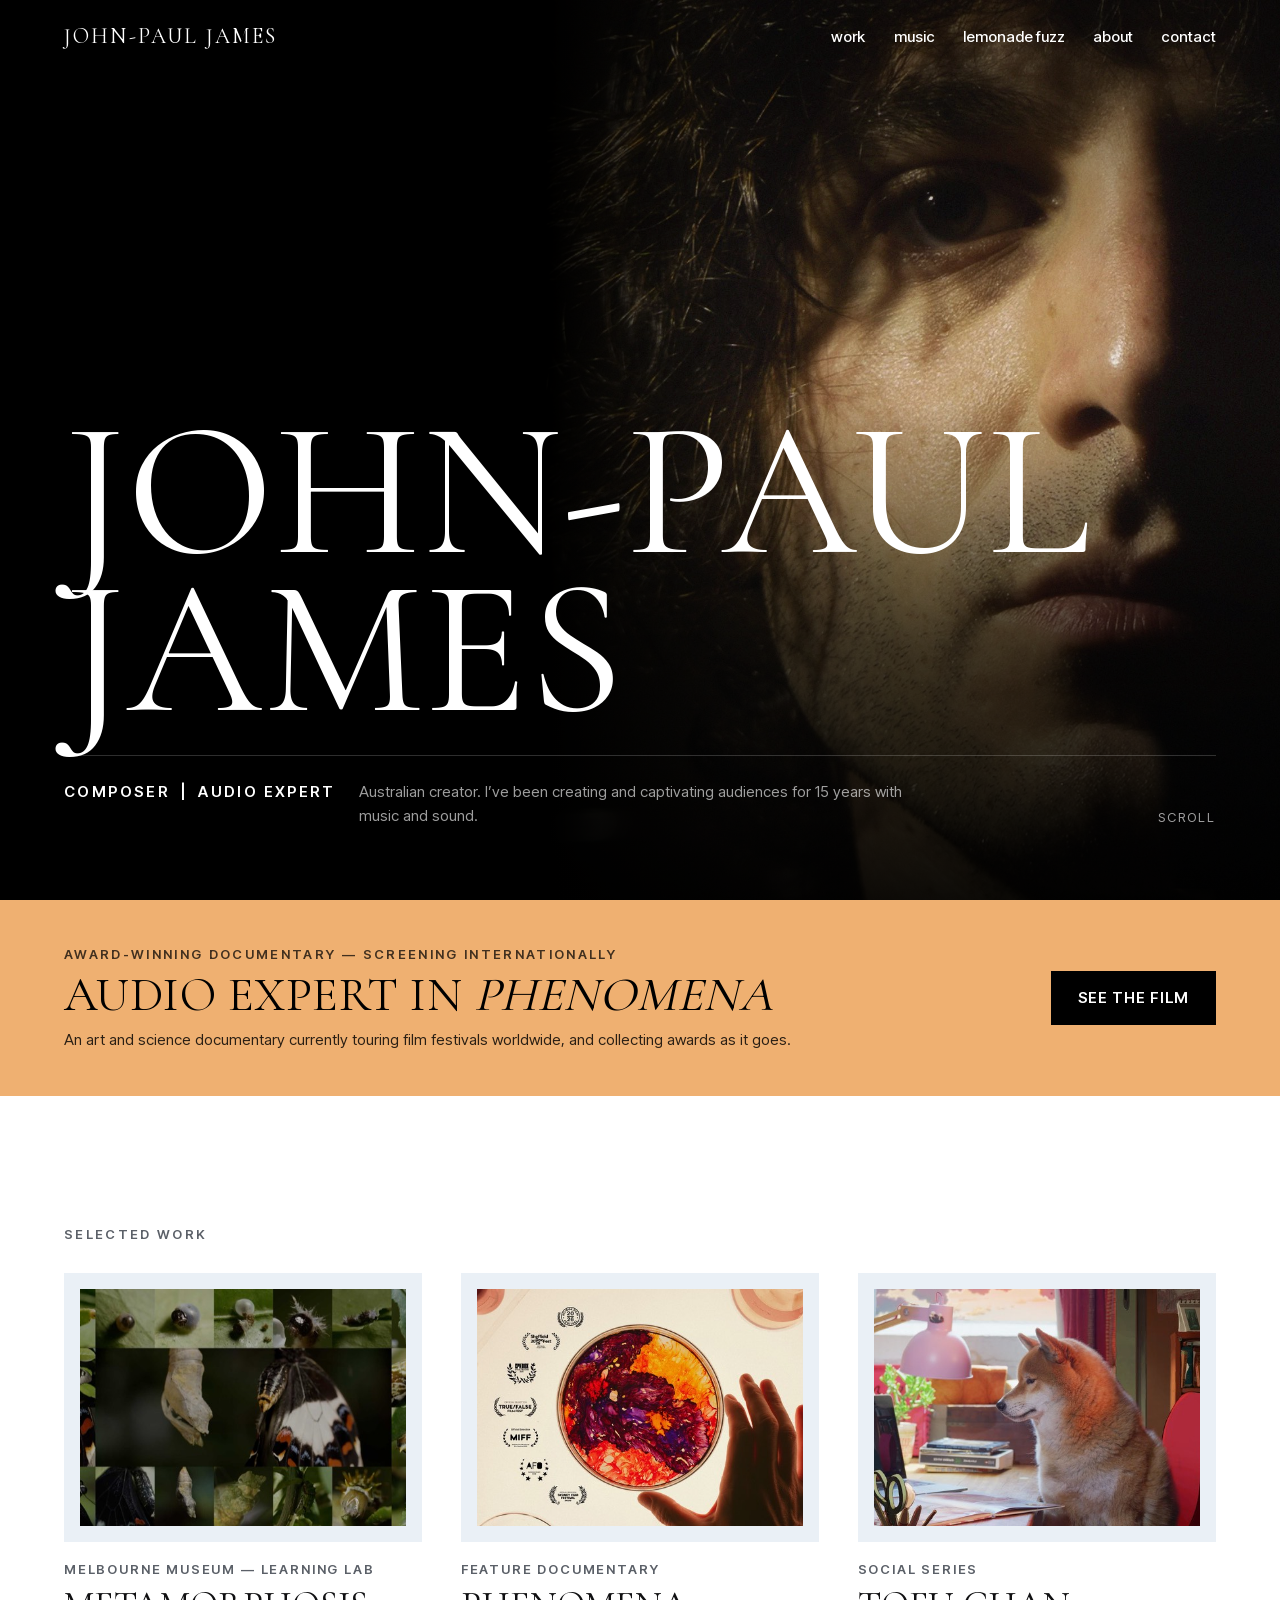
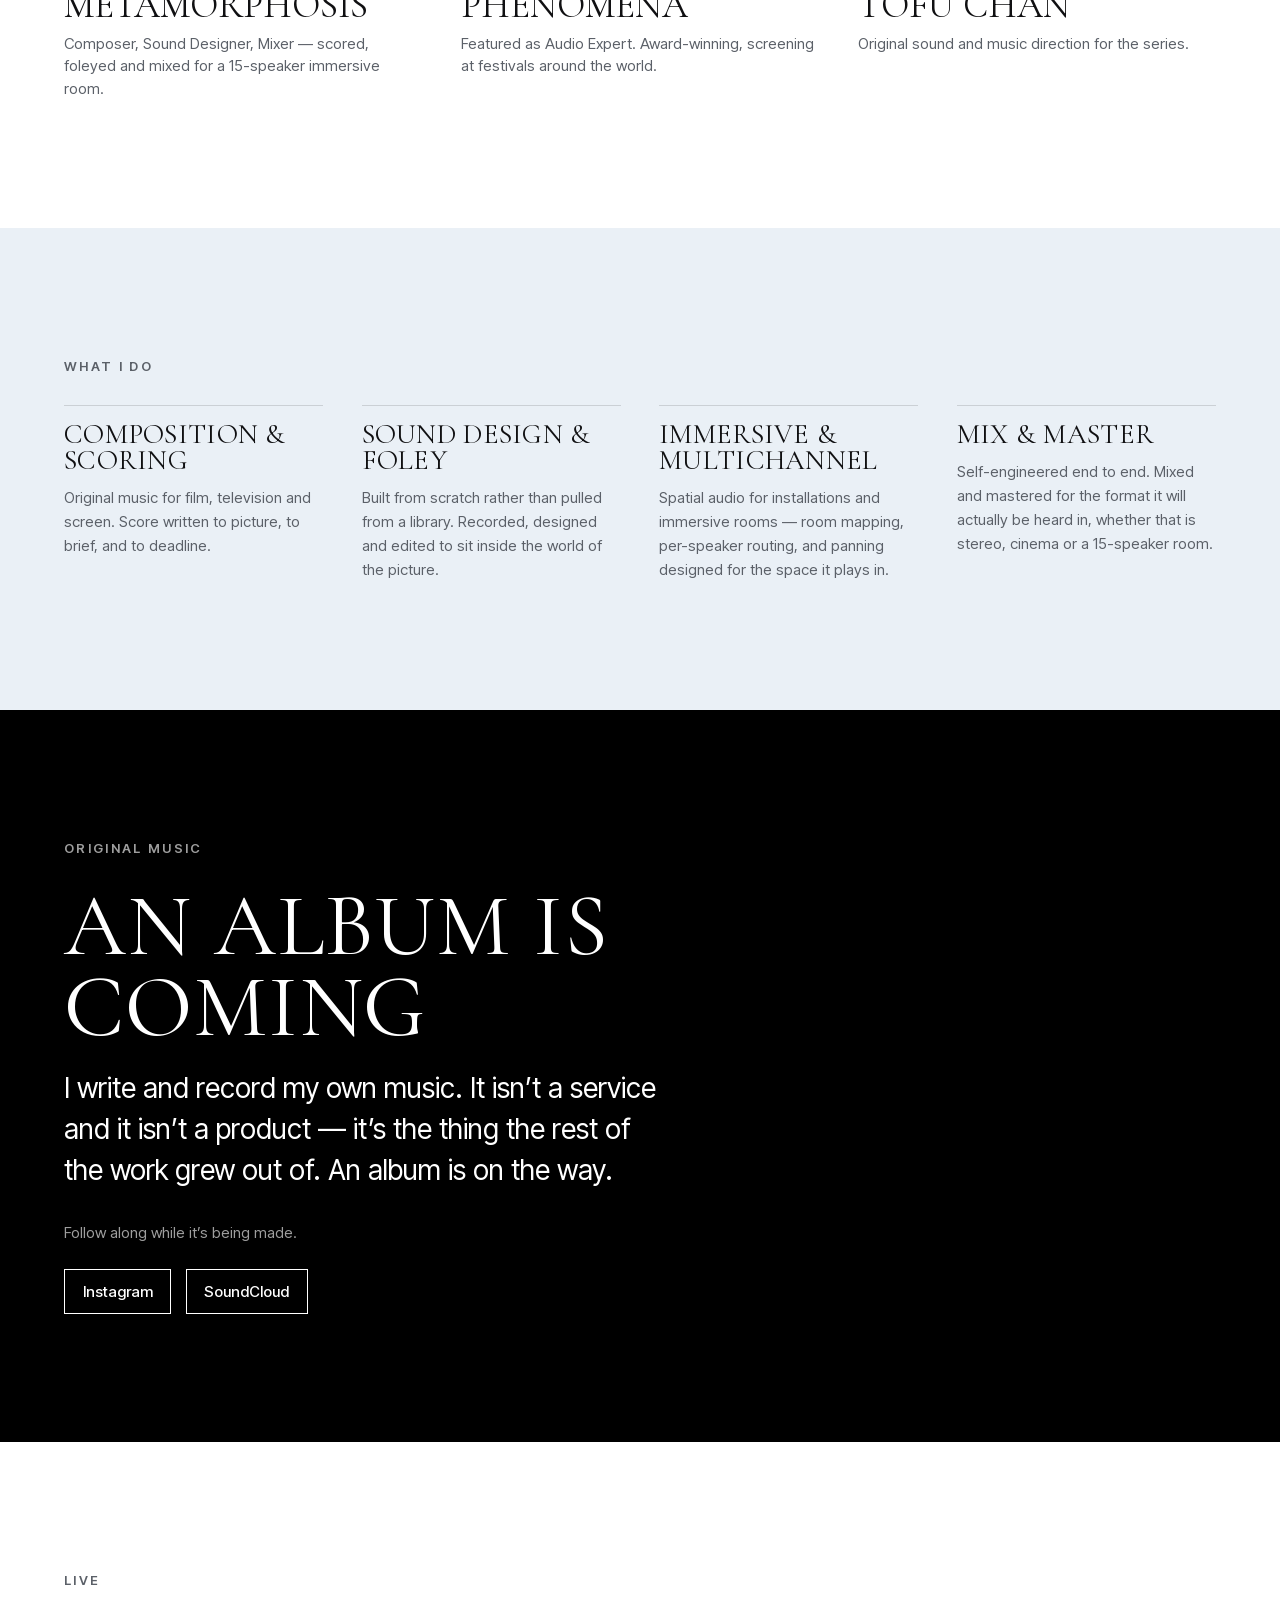
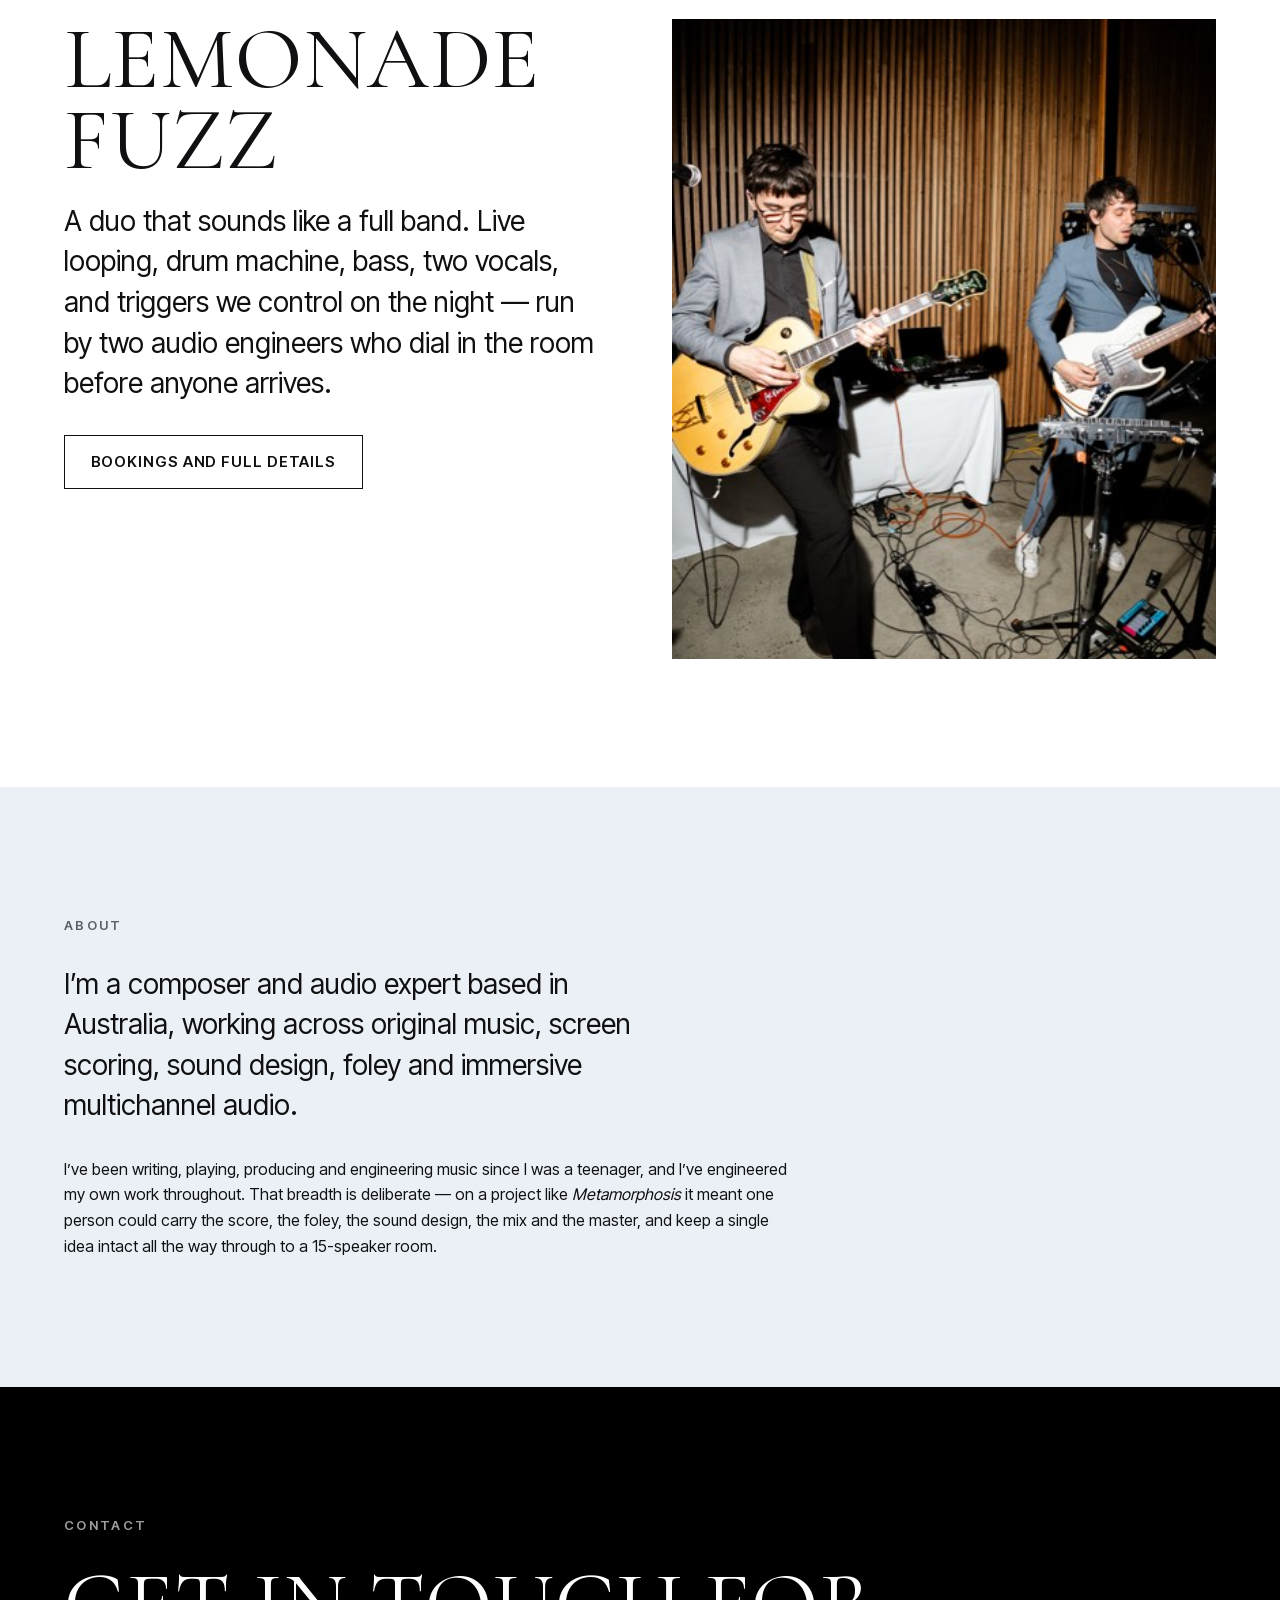
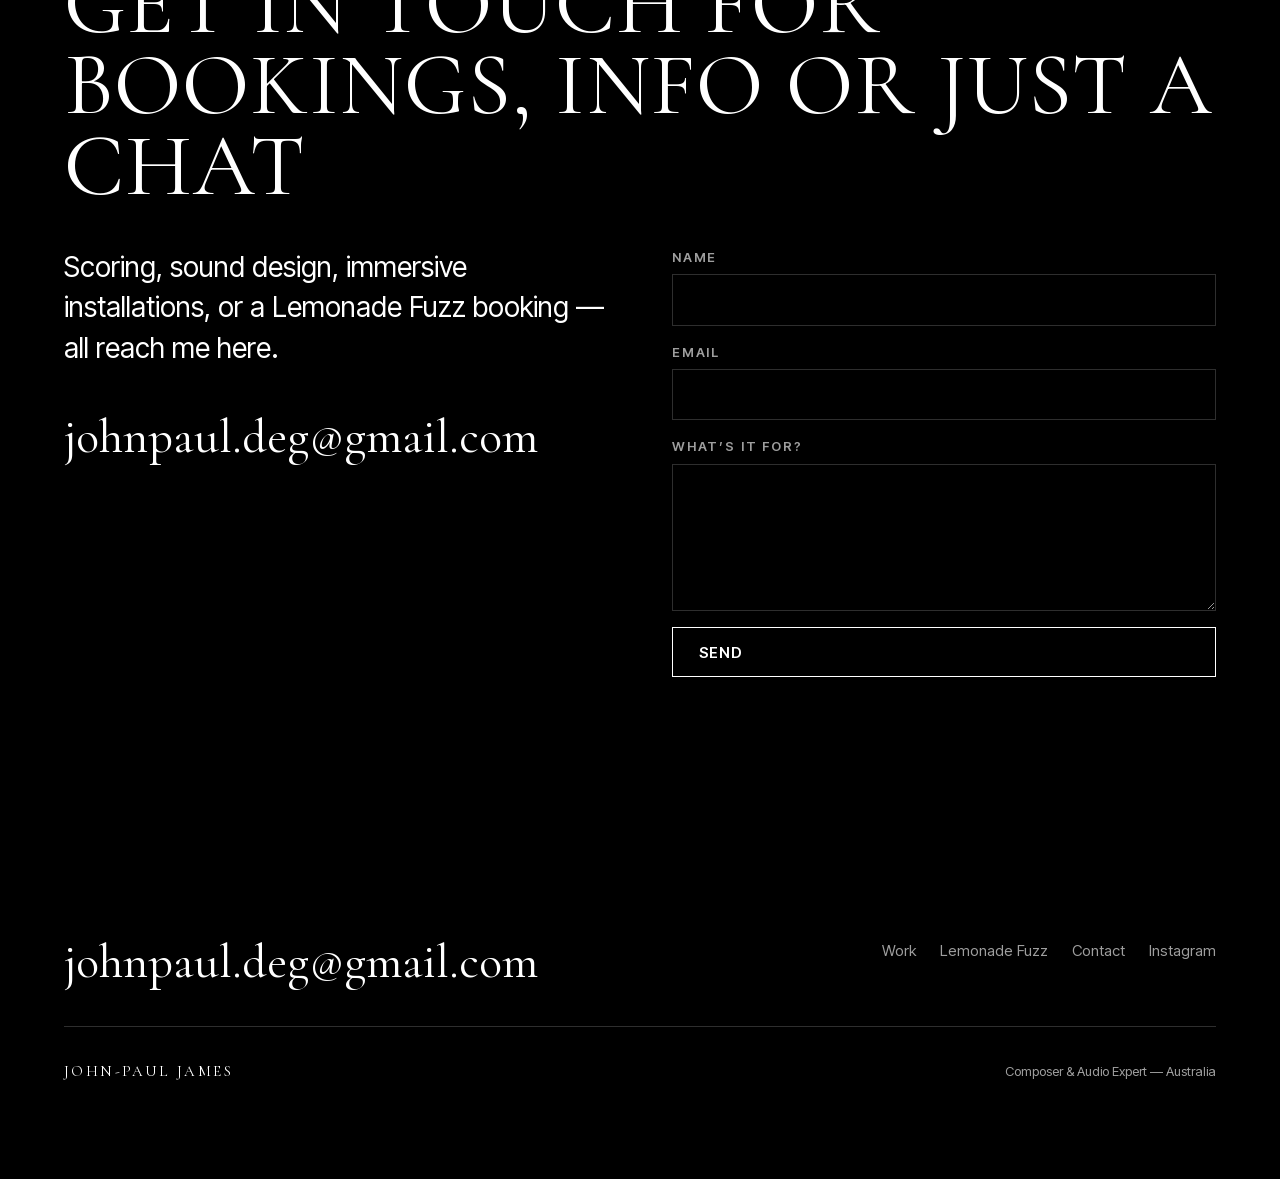
==== commit e60f88f6: "Add files via upload" ====
--- a/index.html
+++ b/index.html
@@ -54,7 +54,6 @@
     <nav class="site-nav" id="site-nav" aria-label="Primary">
       <ul>
         <li><a href="#work">work</a></li>
-        <li><a href="phenomena.html">phenomena</a></li>
         <li><a href="#music">music</a></li>
         <li><a href="lemonade-fuzz.html">lemonade fuzz</a></li>
         <li><a href="#about">about</a></li>
@@ -214,12 +213,22 @@
   <section class="section" id="lemonade-fuzz">
     <div class="wrap">
       <p class="section-label">Live</p>
-      <!-- TODO(JP): when a live photo exists, wrap this back into a .split with the
-           image in a second column. Single column until then. -->
-      <div class="stack">
-        <h2 class="split__title">Lemonade Fuzz</h2>
-        <p class="lede">A duo that sounds like a full band. Live looping, drum machine, bass, two vocals, and triggers we control on the night &mdash; run by two audio engineers who dial in the room before anyone arrives.</p>
-        <p><a class="btn" href="lemonade-fuzz.html">Bookings and full details</a></p>
+      <div class="split">
+        <div>
+          <h2 class="split__title">Lemonade Fuzz</h2>
+          <p class="lede">A duo that sounds like a full band. Live looping, drum machine, bass, two vocals, and triggers we control on the night &mdash; run by two audio engineers who dial in the room before anyone arrives.</p>
+          <p><a class="btn" href="lemonade-fuzz.html">Bookings and full details</a></p>
+        </div>
+        <div>
+          <img class="portrait-img"
+               src="lemonade-fuzz-900.jpg"
+               srcset="lemonade-fuzz-600.jpg 600w,
+                       lemonade-fuzz-900.jpg 900w,
+                       lemonade-fuzz-1400.jpg 1400w"
+               sizes="(max-width: 860px) 100vw, 45vw"
+               alt="Lemonade Fuzz playing live: one member on hollow-body guitar, the other on bass, with pedalboards and cabling across the floor."
+               loading="lazy" decoding="async">
+        </div>
       </div>
     </div>
   </section>
@@ -251,23 +260,34 @@
           <p><a class="contact-email" href="mailto:johnpaul.deg@gmail.com">johnpaul.deg@gmail.com</a></p>
         </div>
 
-        <!-- TODO(JP): replace FORMSPREE_ID once the free Formspree account is set up.
-             Until then the form is disabled and the email link above is the working path. -->
-        <form class="contact-form" action="https://formspree.io/f/FORMSPREE_ID" method="POST">
-          <p class="form-note">The form isn&rsquo;t connected yet &mdash; email works.</p>
+        <!-- FormSubmit needs no account or API key: submissions post to this address,
+             which is already published above. site.js upgrades it to the /ajax/
+             endpoint so the reply appears inline; without JS the plain POST still
+             works and FormSubmit shows its own confirmation page. -->
+        <form class="contact-form"
+              action="https://formsubmit.co/johnpaul.deg@gmail.com"
+              method="POST"
+              data-ajax-action="https://formsubmit.co/ajax/johnpaul.deg@gmail.com">
+          <input type="hidden" name="_subject" value="Enquiry from jpjames.com.au">
+          <input type="hidden" name="_captcha" value="false">
+          <input type="hidden" name="_template" value="table">
+          <!-- Spam trap: real people never fill this in. -->
+          <input type="text" name="_honey" tabindex="-1" autocomplete="off" aria-hidden="true" class="visually-hidden">
+
           <label>
             <span>Name</span>
-            <input type="text" name="name" autocomplete="name" required disabled>
+            <input type="text" name="name" autocomplete="name" required>
           </label>
           <label>
             <span>Email</span>
-            <input type="email" name="email" autocomplete="email" required disabled>
+            <input type="email" name="email" autocomplete="email" required>
           </label>
           <label>
             <span>What&rsquo;s it for?</span>
-            <textarea name="message" rows="5" required disabled></textarea>
+            <textarea name="message" rows="5" required></textarea>
           </label>
-          <button class="btn" type="submit" disabled>Send</button>
+          <button class="btn" type="submit">Send</button>
+          <p class="form-status" role="status" aria-live="polite"></p>
         </form>
       </div>
     </div>
@@ -281,7 +301,6 @@
       <a class="site-footer__email" href="mailto:johnpaul.deg@gmail.com">johnpaul.deg@gmail.com</a>
       <ul class="footer-links">
         <li><a href="#work">Work</a></li>
-        <li><a href="phenomena.html">Phenomena</a></li>
         <li><a href="lemonade-fuzz.html">Lemonade Fuzz</a></li>
         <li><a href="#contact">Contact</a></li>
         <li><a href="https://www.instagram.com/johnpaul_james_/" rel="noopener">Instagram</a></li>
--- a/site.css
+++ b/site.css
@@ -772,12 +772,17 @@
 
 .contact-form .btn:disabled { opacity: 0.4; cursor: not-allowed; }
 
-.form-note {
-  font-size: var(--t-xs);
-  letter-spacing: 0.1em;
-  text-transform: uppercase;
-  color: var(--apricot);
-  margin: 0;
+.form-status {
+  margin: 0;
+  font-size: var(--t-sm);
+  min-height: 1.4em;            /* reserve the line so the button doesn't jump */
+}
+.form-status[data-state="ok"]    { color: var(--apricot); }
+.form-status[data-state="error"] { color: #FF9B8A; }
+
+.contact-form button[type="submit"]:disabled {
+  opacity: 0.5;
+  cursor: progress;
 }
 
 /* ============================================================
@@ -877,6 +882,26 @@
 @media (max-width: 560px) {
   .spec-list li,
   .credits li { grid-template-columns: 1fr; gap: 0.25rem; }
+}
+
+/* Self-hosted player. Capped so a 16:9 clip doesn't dominate a wide screen. */
+.video-player {
+  display: block;
+  width: 100%;
+  max-width: 60rem;
+  height: auto;
+  aspect-ratio: 16 / 9;
+  background: var(--black);
+}
+
+/* Portrait photograph in a two-column split — capped so it doesn't tower over
+   the column of text beside it. */
+.portrait-img {
+  width: 100%;
+  height: auto;
+  max-height: 40rem;
+  object-fit: cover;
+  object-position: center 30%;
 }
 
 /* Full-width feature image, shown at its own ratio rather than cropped. */
@@ -1051,36 +1076,41 @@
   color: var(--on-dark-muted);
 }
 
-.clip-list {
+/* Instagram clip embeds. Their official /embed/ iframe renders for logged-out
+   visitors and brings its own thumbnail, player and like count, so it beats any
+   hand-made card. Height is fixed because a cross-origin frame can't size itself. */
+.clip-grid {
   display: grid;
-  grid-template-columns: repeat(auto-fit, minmax(13rem, 1fr));
-  gap: 1rem;
+  grid-template-columns: repeat(3, minmax(0, 1fr));
+  gap: clamp(0.75rem, 1.6vw, 1.25rem);
   list-style: none;
   margin: 0;
   padding: 0;
 }
-.clip-list a {
-  display: flex;
-  justify-content: space-between;
-  align-items: baseline;
-  gap: 1rem;
-  padding: 1.1rem 1.25rem;
-  border: 1px solid var(--rule);
-  text-decoration: none;
-  transition: background 0.25s var(--ease), border-color 0.25s var(--ease);
-}
-.clip-list a:hover { background: var(--apricot); border-color: var(--apricot); }
-.clip-list a span:first-child {
-  font-family: var(--display);
-  font-size: var(--t-md);
-  text-transform: uppercase;
-}
-.clip-list a span:last-child {
-  font-size: var(--t-xs);
-  font-weight: 600;
-  letter-spacing: 0.14em;
-  text-transform: uppercase;
-  color: var(--ink-muted);
+.clip-grid li { min-width: 0; }
+/* Instagram's embed is a fixed-height cross-origin frame; it can't size itself,
+   so 700px is set to clear the full chrome for a 9:16 reel at this column width.
+   Anything shorter slices through the comment row and leaves a sliver. */
+.clip-grid iframe {
+  display: block;
+  width: 100%;
+  height: 700px;
+  border: 0;
+  background: var(--white);
+}
+
+
+/* The default .link-row sits on dark sections; this variant works on pale. */
+.link-row--light a { border-color: var(--rule); }
+.link-row--light a:hover { border-color: var(--apricot); }
+@media (max-width: 900px) {
+  .clip-grid { grid-template-columns: repeat(2, minmax(0, 1fr)); }
+}
+@media (max-width: 560px) {
+  .clip-grid { grid-template-columns: 1fr; }
+  .clip-grid iframe { height: 620px; }
+}
+
 }
 
 /* ============================================================
@@ -1100,34 +1130,6 @@
   border-top-color: rgba(0, 0, 0, 0.22);
 }
 
-.quotes {
-  display: grid;
-  grid-template-columns: repeat(auto-fit, minmax(19rem, 1fr));
-  gap: clamp(1.75rem, 4vw, 3.5rem);
-  list-style: none;
-  margin: 0;
-  padding: 0;
-}
-.quotes blockquote {
-  margin: 0;
-  padding-top: 1.25rem;
-  border-top: 1px solid var(--rule);
-}
-.quotes blockquote p {
-  font-family: var(--display);
-  font-size: var(--t-md);
-  line-height: 1.25;
-  margin: 0 0 1rem;
-}
-.quotes cite {
-  font-family: var(--ui);
-  font-style: normal;
-  font-size: var(--t-xs);
-  font-weight: 600;
-  letter-spacing: 0.14em;
-  text-transform: uppercase;
-  color: var(--ink-muted);
-}
 
 /* ============================================================
    MOTION
